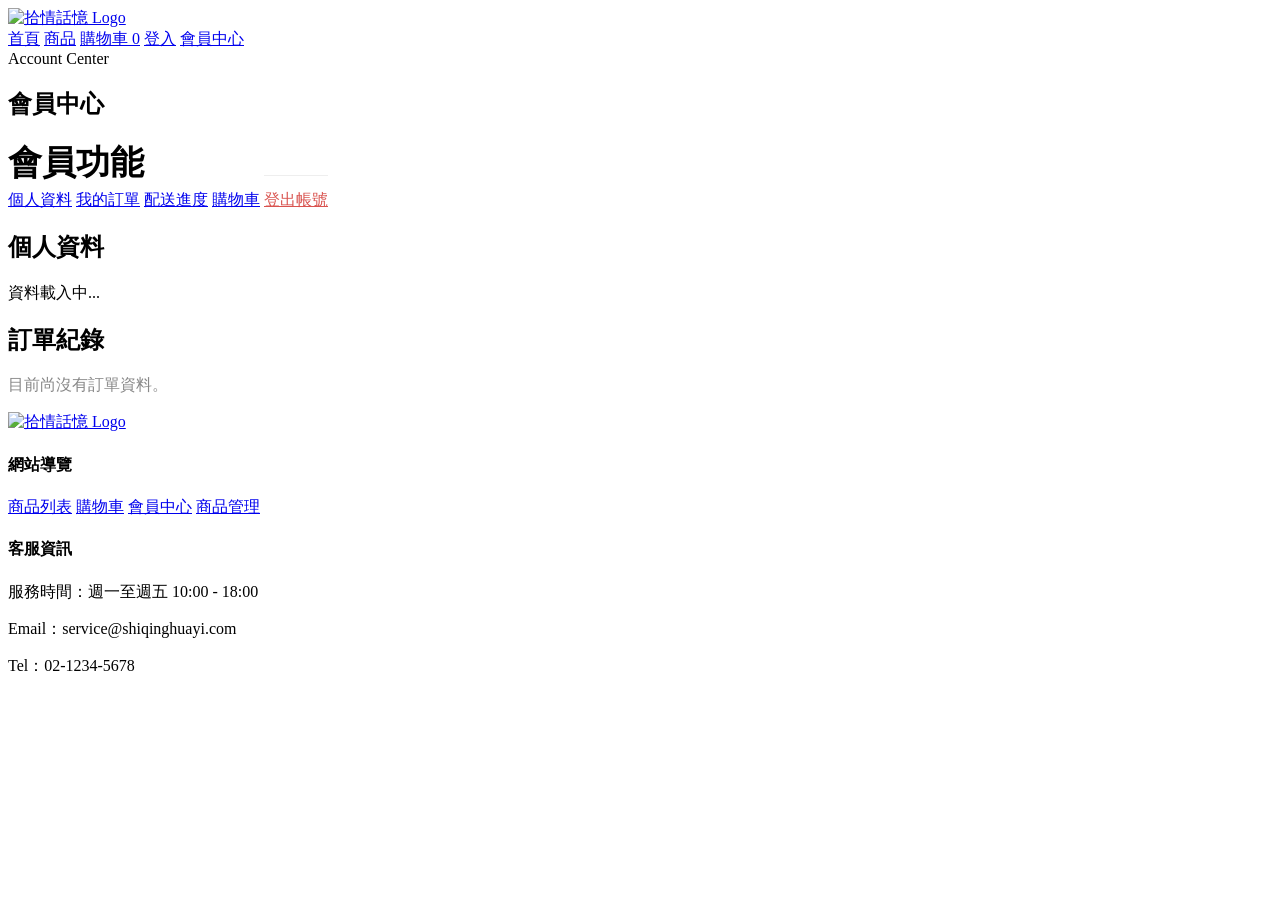
==== account.html @ 704a9674 "Rename client/account.html to account.html" ====
<!DOCTYPE html>
<html lang="zh-Hant">
<head>
  <meta charset="UTF-8" />
  <meta name="viewport" content="width=device-width, initial-scale=1.0" />
  <title>拾情畫憶｜會員中心</title>
  <link rel="icon" href="/assets/images/111.png" />
  <link rel="preconnect" href="https://fonts.googleapis.com">
  <link rel="preconnect" href="https://fonts.gstatic.com" crossorigin>
  <link href="https://fonts.googleapis.com/css2?family=Cormorant+Garamond:wght@500;600;700&family=Noto+Sans+TC:wght@400;500;700;800&display=swap" rel="stylesheet">
  <link rel="stylesheet" href="/css/style.css" />
</head>
<body>
  <header class="site-header">
    <div class="container header-wrap">
      <a class="brand logo-brand" href="/index.html">
        <img src="/assets/images/piyan.png" alt="拾情話憶 Logo">
      </a>
      <nav class="main-nav">
        <a href="/index.html">首頁</a>
        <a href="/products.html">商品</a>
        <a href="/cart.html">購物車 <span id="cart-count" class="cart-badge">0</span></a>
        <a href="/login.html">登入</a>
        <a href="/account.html" class="active">會員中心</a>
      </nav>
    </div>
  </header>

  <main class="section page-top">
    <div class="container">
      <section class="page-hero">
        <span class="eyebrow">Account Center</span>
        <h1>會員中心</h1>
      </section>

      <div class="account-layout">
        <aside class="account-sidebar">
          <h3 style="margin:0 0 4px;font-family:var(--font-display);font-size:34px;color:var(--primary-strong)">會員功能</h3>
          <a class="account-link active" href="#">個人資料</a>
          <a class="account-link" href="#">我的訂單</a>
          <a class="account-link" href="#">配送進度</a>
          <a class="account-link" href="/cart.html">購物車</a>
          <!-- 登出按鈕：預設顯示 -->
          <a class="account-link" href="#" id="logout-btn" style="color: #d9534f; margin-top: 20px; border-top: 1px solid #eee; padding-top: 15px;">登出帳號</a>
        </aside>

        <section class="account-content">
          <div class="panel-card">
            <h2>個人資料</h2>
            <!-- 這裡是動態填入資料的地方 -->
            <div id="member-profile" class="profile-grid">
              <p>資料載入中...</p>
            </div>
          </div>

          <div class="panel-card">
            <h2>訂單紀錄</h2>
            <div id="order-list" class="order-list">
              <p style="color: #888;">目前尚沒有訂單資料。</p>
            </div>
          </div>
        </section>
      </div>
    </div>
  </main>

  <footer class="site-footer">
    <div class="container footer-grid">
      <div>
        <a class="brand logo-brand footer-logo" href="/index.html">
          <img src="/assets/images/piyan2.png" alt="拾情話憶 Logo">
        </a>
      </div>
      <div>
        <h4>網站導覽</h4>
        <a href="/products.html">商品列表</a>
        <a href="/cart.html">購物車</a>
        <a href="/account.html">會員中心</a>
        <a href="/admin.html">商品管理</a>
      </div>
      <div>
        <h4>客服資訊</h4>
        <p>服務時間：週一至週五 10:00 - 18:00</p>
        <p>Email：service@shiqinghuayi.com</p>
        <p>Tel：02-1234-5678</p>
      </div>
    </div>
  </footer>

  <script src="/js/account.js"></script>
</body>
</html>
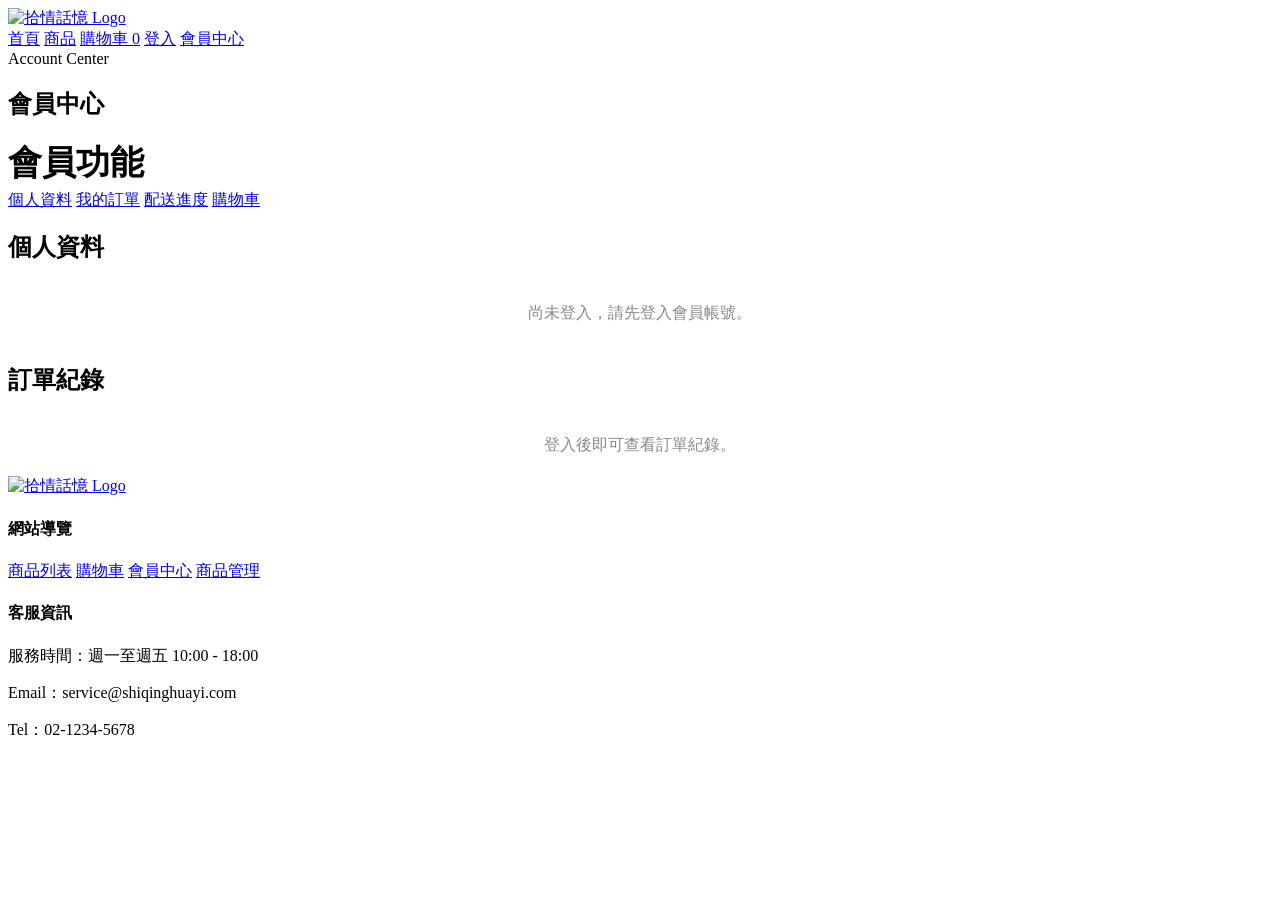
==== commit ccc16a3b: "Update account.html" ====
--- a/account.html
+++ b/account.html
@@ -4,17 +4,17 @@
   <meta charset="UTF-8" />
   <meta name="viewport" content="width=device-width, initial-scale=1.0" />
   <title>拾情畫憶｜會員中心</title>
-  <link rel="icon" href="/assets/images/111.png" />
+  <link rel="icon" href="/client/assets/images/111.png" />
   <link rel="preconnect" href="https://fonts.googleapis.com">
   <link rel="preconnect" href="https://fonts.gstatic.com" crossorigin>
   <link href="https://fonts.googleapis.com/css2?family=Cormorant+Garamond:wght@500;600;700&family=Noto+Sans+TC:wght@400;500;700;800&display=swap" rel="stylesheet">
-  <link rel="stylesheet" href="/css/style.css" />
+  <link rel="stylesheet" href="/client/css/style.css" />
 </head>
 <body>
   <header class="site-header">
     <div class="container header-wrap">
       <a class="brand logo-brand" href="/index.html">
-        <img src="/assets/images/piyan.png" alt="拾情話憶 Logo">
+        <img src="/client/assets/images/piyan.png" alt="拾情話憶 Logo">
       </a>
       <nav class="main-nav">
         <a href="/index.html">首頁</a>
@@ -68,7 +68,7 @@
     <div class="container footer-grid">
       <div>
         <a class="brand logo-brand footer-logo" href="/index.html">
-          <img src="/assets/images/piyan2.png" alt="拾情話憶 Logo">
+          <img src="/client/assets/images/piyan2.png" alt="拾情話憶 Logo">
         </a>
       </div>
       <div>
@@ -87,6 +87,6 @@
     </div>
   </footer>
 
-  <script src="/js/account.js"></script>
+  <script src="/client/js/account.js"></script>
 </body>
 </html>
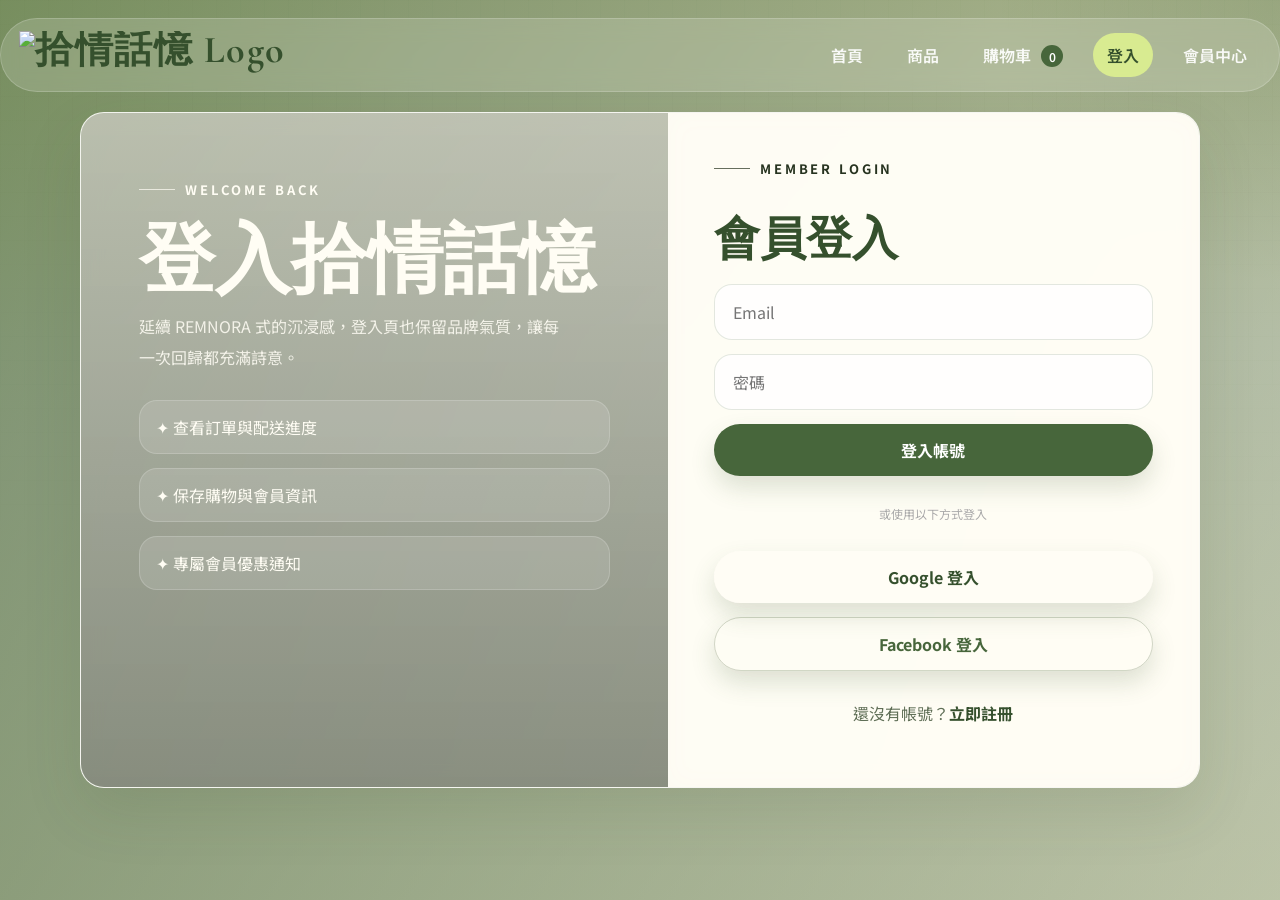
==== commit d31195ad: "Update account.html" ====
--- a/account.html
+++ b/account.html
@@ -4,24 +4,22 @@
   <meta charset="UTF-8" />
   <meta name="viewport" content="width=device-width, initial-scale=1.0" />
   <title>拾情畫憶｜會員中心</title>
-  <link rel="icon" href="/client/assets/images/111.png" />
-  <link rel="preconnect" href="https://fonts.googleapis.com">
-  <link rel="preconnect" href="https://fonts.gstatic.com" crossorigin>
+  <link rel="icon" href="client/assets/images/111.png" />
   <link href="https://fonts.googleapis.com/css2?family=Cormorant+Garamond:wght@500;600;700&family=Noto+Sans+TC:wght@400;500;700;800&display=swap" rel="stylesheet">
-  <link rel="stylesheet" href="/client/css/style.css" />
+  <link rel="stylesheet" href="client/css/style.css" />
 </head>
 <body>
   <header class="site-header">
     <div class="container header-wrap">
-      <a class="brand logo-brand" href="/index.html">
-        <img src="/client/assets/images/piyan.png" alt="拾情話憶 Logo">
+      <a class="brand logo-brand" href="index.html">
+        <img src="client/assets/images/piyan.png" alt="拾情話憶 Logo" height="40">
       </a>
       <nav class="main-nav">
-        <a href="/index.html">首頁</a>
-        <a href="/products.html">商品</a>
-        <a href="/cart.html">購物車 <span id="cart-count" class="cart-badge">0</span></a>
-        <a href="/login.html">登入</a>
-        <a href="/account.html" class="active">會員中心</a>
+        <a href="index.html">首頁</a>
+        <a href="products.html">商品</a>
+        <a href="cart.html">購物車 <span id="cart-count" class="cart-badge">0</span></a>
+        <a href="login.html" class="nav-auth-btn">登入</a>
+        <a href="account.html" class="active">會員中心</a>
       </nav>
     </div>
   </header>
@@ -38,16 +36,13 @@
           <h3 style="margin:0 0 4px;font-family:var(--font-display);font-size:34px;color:var(--primary-strong)">會員功能</h3>
           <a class="account-link active" href="#">個人資料</a>
           <a class="account-link" href="#">我的訂單</a>
-          <a class="account-link" href="#">配送進度</a>
-          <a class="account-link" href="/cart.html">購物車</a>
-          <!-- 登出按鈕：預設顯示 -->
-          <a class="account-link" href="#" id="logout-btn" style="color: #d9534f; margin-top: 20px; border-top: 1px solid #eee; padding-top: 15px;">登出帳號</a>
+          <a class="account-link" href="cart.html">購物車</a>
+          <a class="account-link" href="#" id="sidebar-logout-btn" style="color: #d9534f; margin-top: 20px; border-top: 1px solid #eee; padding-top: 15px;">登出帳號</a>
         </aside>
 
         <section class="account-content">
           <div class="panel-card">
             <h2>個人資料</h2>
-            <!-- 這裡是動態填入資料的地方 -->
             <div id="member-profile" class="profile-grid">
               <p>資料載入中...</p>
             </div>
@@ -67,26 +62,19 @@
   <footer class="site-footer">
     <div class="container footer-grid">
       <div>
-        <a class="brand logo-brand footer-logo" href="/index.html">
-          <img src="/client/assets/images/piyan2.png" alt="拾情話憶 Logo">
+        <a class="brand logo-brand footer-logo" href="index.html">
+          <img src="client/assets/images/piyan2.png" alt="拾情話憶 Logo">
         </a>
       </div>
       <div>
         <h4>網站導覽</h4>
-        <a href="/products.html">商品列表</a>
-        <a href="/cart.html">購物車</a>
-        <a href="/account.html">會員中心</a>
-        <a href="/admin.html">商品管理</a>
-      </div>
-      <div>
-        <h4>客服資訊</h4>
-        <p>服務時間：週一至週五 10:00 - 18:00</p>
-        <p>Email：service@shiqinghuayi.com</p>
-        <p>Tel：02-1234-5678</p>
+        <a href="products.html">商品列表</a>
+        <a href="cart.html">購物車</a>
+        <a href="account.html">會員中心</a>
       </div>
     </div>
   </footer>
 
-  <script src="/client/js/account.js"></script>
+  <script src="client/js/account.js"></script>
 </body>
 </html>
--- a/client/css/style.css
+++ b/client/css/style.css
@@ -0,0 +1,1412 @@
+
+:root{
+  --background:#fcf5d2;
+  --background-soft:#fff9e8;
+  --surface:rgba(255,255,255,.62);
+  --surface-strong:#fffdf5;
+  --foreground:#26331f;
+  --muted:#5f6f56;
+  --primary:#47663b;
+  --primary-strong:#35502d;
+  --accent:#e4f98f;
+  --accent-2:#d7f1a7;
+  --border:rgba(71,102,59,.14);
+  --shadow:0 24px 60px rgba(54,77,42,.12);
+  --radius:24px;
+  --radius-lg:34px;
+  --font-sans:"Noto Sans TC", system-ui, sans-serif;
+  --font-display:"Cormorant Garamond", "Noto Serif TC", serif;
+}
+*{box-sizing:border-box}
+html{scroll-behavior:smooth}
+body{
+  margin:0;
+  font-family:var(--font-sans);
+  color:var(--foreground);
+  background:
+    radial-gradient(circle at top left, rgba(228,249,143,.35), transparent 28%),
+    radial-gradient(circle at top right, rgba(71,102,59,.18), transparent 18%),
+    linear-gradient(180deg,#fcf5d2 0%, #fffaf0 38%, #f8f3df 100%);
+  min-height:100vh;
+}
+body::before{
+  content:"";
+  position:fixed; inset:0;
+  pointer-events:none;
+  background-image:linear-gradient(rgba(71,102,59,.03) 1px, transparent 1px), linear-gradient(90deg, rgba(71,102,59,.03) 1px, transparent 1px);
+  background-size:24px 24px;
+  mask-image:linear-gradient(to bottom, rgba(0,0,0,.55), transparent 65%);
+}
+a{text-decoration:none;color:inherit}
+img{display:block;max-width:100%}
+button,input,select,textarea{font:inherit}
+.container {
+  width: 100%;
+  max-width: none;     /* ❌ 移除寬度限制 */
+  margin: 0;           /* ❌ 移除置中 */
+  padding: 0 60px;     /* ✅ 自己控制左右留白 */
+}
+.site-header{
+  position:sticky; top:0; z-index:50;
+  padding:14px 0;
+  background:linear-gradient(to bottom, rgba(252,245,210,.82), rgba(252,245,210,.42), transparent);
+  backdrop-filter:blur(10px);
+}
+.header-wrap{
+  min-height:72px;
+  padding:12px 18px;
+  display:flex; justify-content:space-between; align-items:center; gap:16px;
+  background:rgba(255,253,245,.65);
+  border:1px solid rgba(255,255,255,.55);
+  box-shadow:var(--shadow);
+  border-radius:999px;
+}
+.brand{
+  font-family:var(--font-display);
+  font-size:38px; font-weight:700; line-height:1;
+  color:var(--primary-strong); letter-spacing:.04em;
+}
+.main-nav{display:flex;align-items:center;gap:16px;flex-wrap:wrap}
+.main-nav a{
+  color:var(--muted); font-weight:600;
+  padding:10px 14px; border-radius:999px; transition:.22s ease;
+}
+.main-nav a:hover,.main-nav a.active{
+  background:rgba(228,249,143,.72); color:var(--primary-strong)
+}
+.cart-badge{
+  display:inline-flex;align-items:center;justify-content:center;
+  min-width:22px;height:22px;padding:0 6px;margin-left:6px;
+  border-radius:999px;background:var(--primary);color:#fff;font-size:12px
+}
+
+.hero-shell{
+  position:relative;
+  padding:26px 0 34px;
+}
+
+.hero-panel{
+  position:relative;
+  overflow:hidden;
+  border-radius:40px;
+  min-height:680px;
+  box-shadow:var(--shadow);
+  background:
+    linear-gradient(110deg, rgba(22,34,17,.68) 0%, rgba(22,34,17,.30) 44%, rgba(22,34,17,.08) 76%),
+    url('https://images.unsplash.com/photo-1495474472287-4d71bcdd2085?auto=format&fit=crop&w=1600&q=80') center/cover no-repeat;
+}
+
+/* ===== Hero 影片版 ===== */
+.hero-header{
+  position:absolute;
+  top:0;
+  left:0;
+  width:100%;
+  z-index:60;
+  padding:18px 0;
+  background:transparent;
+  backdrop-filter:none;
+}
+
+.hero-header .header-wrap{
+  min-height:72px;
+  padding:12px 18px;
+  display:flex;
+  justify-content:space-between;
+  align-items:center;
+  gap:16px;
+  background:rgba(255,253,245,.16);
+  border:1px solid rgba(255,255,255,.18);
+  box-shadow:none;
+  border-radius:999px;
+  backdrop-filter:blur(10px);
+}
+
+.hero-header .main-nav a{
+  color:rgba(255,255,255,.92);
+  font-weight:600;
+}
+
+.hero-header .main-nav a:hover,
+.hero-header .main-nav a.active{
+  background:rgba(228,249,143,.78);
+  color:var(--primary-strong);
+}
+
+.hero-video-section{
+  position:relative;
+  min-height:100vh;
+  display:flex;
+  align-items:center;
+  overflow:hidden;
+}
+
+.hero-media{
+  position:absolute;
+  inset:0;
+  width:100%;
+  height:100%;
+}
+
+.hero-video{
+  width:100%;
+  height:100%;
+  object-fit:cover;
+  object-position:center center;
+  display:block;
+}
+
+.hero-overlay{
+  position:absolute;
+  inset:0;
+  background:
+    linear-gradient(90deg, rgba(20,28,18,.72) 0%, rgba(20,28,18,.46) 34%, rgba(20,28,18,.18) 68%, rgba(20,28,18,.08) 100%),
+    linear-gradient(180deg, rgba(252,245,210,.06), rgba(20,28,18,.24));
+}
+
+.hero-inner{
+  position:relative;
+  z-index:2;
+  width:100%;
+  min-height:100vh;
+  display:flex;
+  align-items:center;
+}
+
+.hero-content{
+  position:relative;
+  z-index:2;
+  width:min(760px, 100%);
+  max-width:760px;
+  padding:140px 0 90px 100px;
+  margin:0;
+  transform:none;
+  color:#fffcef;
+}
+
+.hero-content .eyebrow{
+  color:#d8ee9a;
+}
+
+.eyebrow,
+.section-label{
+  display:inline-flex;
+  align-items:center;
+  gap:10px;
+  margin-bottom:16px;
+  font-size:13px;
+  letter-spacing:.22em;
+  text-transform:uppercase;
+  font-weight:700;
+}
+
+.eyebrow::before,
+.section-label::before{
+  content:"";
+  display:block;
+  width:36px;
+  height:1px;
+  background:currentColor;
+  opacity:.7;
+}
+
+.hero-content h1{
+  font-family:var(--font-display);
+  font-size:clamp(72px, 10vw, 148px);
+  line-height:.9;
+  margin:0 0 20px;
+  font-weight:700;
+  color:#fffcef;
+}
+
+.hero-content p{
+  max-width:620px;
+  color:rgba(255,252,239,.9);
+  line-height:1.9;
+  font-size:18px;
+  margin:0 0 30px;
+}
+
+.hero-actions{
+  display:flex;
+  gap:14px;
+  flex-wrap:wrap;
+}
+
+.hero-video-section .btn{
+  padding:15px 26px;
+  border-radius:999px;
+}
+
+.hero-video-section .btn-light{
+  background:rgba(255,253,245,.86);
+  color:var(--primary-strong);
+}
+
+/* ===== 一般區塊 ===== */
+.section{padding:68px 0}
+.section.soft{background:linear-gradient(180deg, rgba(255,255,255,.18), rgba(255,255,255,.38))}
+
+.section-head,
+.page-header,
+.panel-head{
+  display:flex;
+  justify-content:space-between;
+  align-items:end;
+  gap:20px;
+  margin-bottom:26px;
+}
+
+.section-head h2,
+.page-header h1,
+.panel-card h1,
+.panel-card h2{
+  margin:0;
+  font-family:var(--font-display);
+  font-size:48px;
+  line-height:1;
+  color:var(--primary-strong);
+  font-weight:700;
+}
+
+.muted{color:var(--muted); line-height:1.8}
+.text-link{color:var(--primary); font-weight:700}
+
+.two-col{
+  display:grid;
+  grid-template-columns:1.05fr .95fr;
+  gap:26px;
+}
+
+.glass-card,
+.info-card,
+.promise-box,
+.panel-card,
+.summary-card,
+.account-sidebar,
+.product-card,
+.cart-item,
+.detail-card,
+.auth-card,
+.feature-card,
+.story-stat{
+  border-radius:var(--radius);
+  background:rgba(255,253,245,.74);
+  backdrop-filter:blur(10px);
+  border:1px solid rgba(255,255,255,.62);
+  box-shadow:var(--shadow);
+}
+
+.info-card,
+.promise-box,
+.panel-card,
+.summary-card,
+.account-sidebar,
+.feature-card,
+.story-stat{
+  padding:24px;
+}
+
+.story-stack{display:grid; gap:18px}
+/* .story-grid{
+  display:grid;
+  grid-template-columns:repeat(4,1fr);
+  gap:18px;
+  margin-top:26px;
+} */
+
+.story-grid {
+  display: grid;
+  grid-template-columns: repeat(4, 1fr); /* 確保橫向四格 */
+  gap: 18px;
+  margin-top: 26px;
+}
+
+/* 針對 grid 裡面的每一個直接子元素（即那四個格子） */
+.story-grid > div {
+  display: flex;
+  flex-direction: column;
+  justify-content: center; /* 垂直置中 */
+  align-items: center;     /* 水平置中 */
+  text-align: center;      /* 文字內容置中 */
+  
+  /* 如果你的格子有固定高度或最小高度，請加在這裡 */
+       
+  
+  /* 確保背景與圓角維持原樣 */
+  background-color: #fdfaf2; /* 這是參考你圖片的米白色 */
+  border-radius: 15px;
+}
+
+.story-stat strong{
+  display:block;
+  font-size:34px;
+  font-family:var(--font-display);
+  color:var(--primary-strong);
+}
+
+.story-stat span{color:var(--muted)}
+
+.feature-grid,
+.promise-grid,
+.footer-grid,
+.checkout-layout,
+.account-layout,
+.cart-layout,
+.admin-layout{
+  display:grid;
+  gap:24px;
+}
+
+.feature-grid{grid-template-columns:repeat(3,1fr)}
+.feature-card h3{margin:0 0 10px; font-size:22px; color:var(--primary-strong)}
+.promise-grid{grid-template-columns:repeat(3,1fr)}
+.promise-box strong{font-size:18px; color:var(--primary-strong)}
+.promise-box span{color:var(--muted)}
+
+.product-grid{
+  display:grid;
+  grid-template-columns:repeat(3,minmax(0,1fr));
+  gap:22px;
+}
+
+.product-card{overflow:hidden}
+
+.product-media{
+  position:relative;
+  height:280px;
+  overflow:hidden;
+  background:linear-gradient(180deg, rgba(228,249,143,.35), rgba(71,102,59,.14));
+}
+
+.product-media img{
+  width:100%;
+  height:100%;
+  object-fit:cover;
+  transition:transform .5s ease;
+}
+
+.product-card:hover .product-media img{transform:scale(1.04)}
+
+.product-tag{
+  position:absolute;
+  left:18px;
+  top:18px;
+  padding:9px 14px;
+  border-radius:999px;
+  font-size:12px;
+  font-weight:700;
+  background:rgba(255,253,245,.9);
+  color:var(--primary-strong);
+}
+
+.product-body{padding:22px}
+
+.product-title-row{
+  display:flex;
+  justify-content:space-between;
+  gap:12px;
+  align-items:start;
+  margin-bottom:10px;
+}
+
+.product-title{
+  font-size:24px;
+  font-weight:700;
+  color:var(--primary-strong);
+}
+
+.price{
+  color:var(--primary);
+  font-weight:800;
+  font-size:18px;
+}
+
+.product-meta{
+  margin-bottom:12px;
+  color:var(--muted);
+  font-size:14px;
+}
+
+.product-actions{
+  display:flex;
+  gap:10px;
+  flex-wrap:wrap;
+  margin-top:18px;
+}
+
+.btn{
+  appearance:none;
+  border:none;
+  cursor:pointer;
+  display:inline-flex;
+  align-items:center;
+  justify-content:center;
+  padding:14px 22px;
+  border-radius:999px;
+  font-weight:700;
+  background:var(--primary);
+  color:white;
+  box-shadow:0 12px 25px rgba(71,102,59,.18);
+  transition:.24s ease;
+}
+
+.btn:hover{
+  transform:translateY(-2px);
+  background:var(--primary-strong);
+}
+
+.btn-light{
+  background:rgba(255,253,245,.78);
+  color:var(--primary-strong);
+}
+
+.btn-outline{
+  background:transparent;
+  color:var(--primary);
+  border:1px solid rgba(71,102,59,.25);
+}
+
+.full{width:100%}
+
+.input{
+  width:100%;
+  padding:15px 18px;
+  border-radius:18px;
+  border:1px solid rgba(71,102,59,.15);
+  background:rgba(255,255,255,.82);
+  outline:none;
+}
+
+.input:focus{
+  border-color:rgba(71,102,59,.34);
+  box-shadow:0 0 0 4px rgba(228,249,143,.32);
+}
+
+.textarea{min-height:130px; resize:vertical}
+.filter-bar{display:grid; grid-template-columns:1.6fr 1fr 1fr; gap:12px; margin-bottom:24px}
+.page-top{padding-top:30px}
+
+.page-hero{
+  margin-bottom:28px;
+  padding:38px;
+  border-radius:32px;
+  background:
+    linear-gradient(120deg, rgba(71,102,59,.90), rgba(71,102,59,.58)),
+    url('https://images.unsplash.com/photo-1509042239860-f550ce710b93?auto=format&fit=crop&w=1400&q=80') center/cover no-repeat;
+  color:#fffdf4;
+  box-shadow:var(--shadow);
+}
+
+.page-hero h1{
+  margin:0 0 12px;
+  font-family:var(--font-display);
+  font-size:62px;
+  line-height:.95;
+}
+
+.page-hero p{
+  margin:0;
+  max-width:620px;
+  color:rgba(255,253,244,.85);
+  line-height:1.9;
+}
+
+.detail-layout{min-height:420px}
+
+.detail-card{
+  padding:24px;
+  display:grid;
+  grid-template-columns:1.02fr .98fr;
+  gap:28px;
+}
+
+.detail-image{
+  border-radius:28px;
+  overflow:hidden;
+  background:#f2edd7;
+}
+
+.detail-image img{
+  width:100%;
+  height:100%;
+  min-height:580px;
+  object-fit:cover;
+}
+
+.detail-info h1{
+  margin:4px 0 10px;
+  font-size:54px;
+  font-family:var(--font-display);
+  line-height:.96;
+  color:var(--primary-strong);
+}
+
+.qty-row{
+  display:flex;
+  align-items:center;
+  gap:12px;
+  margin:20px 0;
+}
+
+.qty-box{
+  display:inline-flex;
+  align-items:center;
+  border:1px solid rgba(71,102,59,.16);
+  border-radius:999px;
+  overflow:hidden;
+  background:rgba(255,255,255,.78);
+}
+
+.qty-box button{
+  width:46px;
+  height:46px;
+  border:none;
+  background:transparent;
+  cursor:pointer;
+  font-size:20px;
+  color:var(--primary);
+}
+
+.qty-box input{
+  width:58px;
+  height:46px;
+  border:none;
+  background:transparent;
+  text-align:center;
+}
+
+.detail-highlights{
+  display:grid;
+  gap:12px;
+  margin-top:22px;
+}
+
+.detail-highlights div{
+  display:flex;
+  justify-content:space-between;
+  gap:12px;
+  padding:14px 16px;
+  border-radius:18px;
+  background:rgba(228,249,143,.18);
+  color:var(--primary-strong);
+}
+
+.cart-layout{
+  grid-template-columns:1.45fr .8fr;
+  align-items:start;
+}
+
+.cart-list{display:grid; gap:16px}
+
+.cart-item{
+  padding:18px;
+  display:grid;
+  grid-template-columns:130px 1fr auto;
+  gap:16px;
+  align-items:center;
+}
+
+.cart-item img{
+  width:130px;
+  height:130px;
+  object-fit:cover;
+  border-radius:22px;
+}
+
+.summary-card{
+  padding:26px;
+  position:sticky;
+  top:106px;
+}
+
+.summary-line,
+.summary-total{
+  display:flex;
+  justify-content:space-between;
+  gap:12px;
+}
+
+.summary-total{
+  font-size:22px;
+  font-weight:800;
+  color:var(--primary-strong);
+}
+
+.divider{
+  border:none;
+  border-top:1px solid rgba(71,102,59,.12);
+  margin:18px 0;
+}
+
+.checkout-layout{
+  grid-template-columns:1.28fr .82fr;
+  align-items:start;
+  display: grid;
+  grid-template-columns: 1.28fr .82fr; /* 維持你原本的比例 */
+  gap: 24px;
+  align-items: stretch; /* 關鍵：讓左右子元素等高 */
+}
+
+.form-grid{
+  display:grid;
+  grid-template-columns:1fr 1fr;
+  gap:14px;
+}
+
+.auth-layout{
+  min-height:100vh;
+  background:
+    linear-gradient(120deg, rgba(71,102,59,.72), rgba(71,102,59,.34)),
+    url('https://images.unsplash.com/photo-1445116572660-236099ec97a0?auto=format&fit=crop&w=1600&q=80') center/cover no-repeat;
+  display:grid;
+  place-items:center;
+  padding:28px;
+}
+
+.auth-card{
+  width:min(1120px, 100%);
+  display:grid;
+  grid-template-columns:1.05fr .95fr;
+  overflow:hidden;
+}
+
+.auth-side{
+  padding:58px;
+  color:#fffdf4;
+  background:linear-gradient(180deg, rgba(24,34,19,.18), rgba(24,34,19,.45));
+}
+
+.auth-side h1{
+  font-family:var(--font-display);
+  font-size:76px;
+  line-height:.9;
+  margin:12px 0;
+}
+
+.auth-side p{
+  max-width:420px;
+  color:rgba(255,253,244,.86);
+  line-height:1.9;
+}
+
+.auth-panel{
+  padding:46px;
+  background:rgba(255,253,245,.88);
+  backdrop-filter:blur(12px);
+}
+
+.auth-form{display:grid; gap:14px}
+.form-tip{color:var(--muted); text-align:center}
+.form-tip a{color:var(--primary-strong); font-weight:700}
+
+.auth-benefits{
+  display:grid;
+  gap:14px;
+  margin-top:28px;
+}
+
+.auth-benefits div{
+  padding:14px 16px;
+  border-radius:18px;
+  background:rgba(255,255,255,.12);
+  border:1px solid rgba(255,255,255,.18);
+}
+
+.account-layout{
+  grid-template-columns:280px 1fr;
+  align-items:start;
+}
+
+.account-sidebar{
+  display:grid;
+  gap:10px;
+  position:sticky;
+  top:106px;
+}
+
+.account-link{
+  padding:13px 14px;
+  border-radius:16px;
+  color:var(--muted);
+  font-weight:600;
+}
+
+.account-link.active,
+.account-link:hover{
+  background:rgba(228,249,143,.55);
+  color:var(--primary-strong);
+}
+
+.account-content{display:grid; gap:22px}
+
+.profile-grid{
+  display:grid;
+  grid-template-columns:repeat(2,1fr);
+  gap:14px;
+}
+
+.profile-item,
+.order-card{
+  padding:18px;
+  border-radius:18px;
+  border:1px solid rgba(71,102,59,.12);
+  background:rgba(255,255,255,.72);
+}
+
+.order-list{display:grid; gap:14px}
+
+.status-pill{
+  display:inline-flex;
+  padding:8px 12px;
+  border-radius:999px;
+  background:rgba(228,249,143,.6);
+  color:var(--primary-strong);
+  font-size:12px;
+  font-weight:700;
+}
+
+.admin-layout{
+  grid-template-columns:1fr;
+  gap:24px;
+}
+
+.table-like{display:grid; gap:14px}
+
+.site-footer{
+  margin-top:42px;
+  padding:38px 0 46px;
+  background:linear-gradient(180deg, rgba(38,51,31,.96), rgba(33,45,26,.98));
+  color:rgba(255,255,255,.84);
+}
+
+.footer-grid{grid-template-columns:1.25fr .85fr 1fr}
+
+.site-footer h3,
+.site-footer h4{
+  color:white;
+  margin:0 0 10px;
+}
+
+.site-footer a,
+.site-footer p{
+  display:block;
+  margin:8px 0;
+}
+
+.empty-state{
+  padding:28px;
+  border-radius:22px;
+  text-align:center;
+  color:var(--muted);
+  background:rgba(255,255,255,.72);
+  border:1px dashed rgba(71,102,59,.2);
+}
+
+.mini-note{
+  margin-top:16px;
+  padding:14px 16px;
+  border-radius:18px;
+  background:rgba(228,249,143,.34);
+  color:var(--primary-strong);
+}
+
+.dark-note{
+  background:linear-gradient(135deg, #243525 0%, #304932 100%);
+  color:#f6f1e8;
+}
+
+.dark-note *{
+  color:inherit;
+}
+
+.logo-brand{
+  display:flex;
+  align-items:center;
+  justify-content:flex-start;
+  flex-shrink:0;
+  margin-right:auto;
+}
+
+.logo-brand img{
+  height:48px;
+  width:auto;
+  object-fit:contain;
+  display:block;
+}
+
+.header-wrap{
+  display:flex;
+  justify-content:space-between;
+  align-items:center;
+  gap:20px;
+}
+
+.main-nav{
+  margin-left:auto;
+}
+
+/* ===== 平板 ===== */
+@media (max-width: 1024px){
+  .container{
+    width:100%;
+    max-width:none;
+    padding:0 24px;
+  }
+
+  .two-col,
+  .story-grid,
+  .feature-grid,
+  .promise-grid,
+  .product-grid,
+  .detail-card,
+  .cart-layout,
+  .checkout-layout,
+  .account-layout,
+  .footer-grid,
+  .auth-card{
+    grid-template-columns:1fr;
+  }
+
+  .filter-bar,
+  .form-grid,
+  .profile-grid{
+    grid-template-columns:1fr;
+  }
+
+  .summary-card,
+  .account-sidebar{
+    position:static;
+  }
+
+  .cart-item{
+    grid-template-columns:1fr;
+  }
+
+  .cart-item img{
+    width:100%;
+    max-width:260px;
+    height:auto;
+  }
+
+  .detail-image img{
+    min-height:380px;
+  }
+
+  .hero-video-section{
+    min-height:86vh;
+  }
+
+  .hero-content{
+    width:min(680px, 100%);
+    max-width:680px;
+    padding:120px 0 70px 40px;
+  }
+
+  .hero-content h1{
+    font-size:76px;
+  }
+
+  .page-hero h1,
+  .detail-info h1,
+  .section-head h2,
+  .page-header h1,
+  .panel-card h1,
+  .panel-card h2{
+    font-size:42px;
+  }
+}
+
+/* ===== 手機 ===== */
+@media (max-width: 768px){
+  .container{
+    padding:0 20px;
+  }
+
+  .site-header,
+  .hero-header{
+    padding:12px 0;
+  }
+
+  .header-wrap,
+  .hero-header .header-wrap{
+    flex-direction:column;
+    align-items:flex-start;
+    gap:12px;
+    border-radius:24px;
+    padding:14px 16px;
+  }
+
+  .main-nav{
+    width:100%;
+    display:flex;
+    flex-wrap:wrap;
+    gap:10px;
+    margin-left:0;
+  }
+
+  .main-nav a{
+    padding:10px 12px;
+    font-size:14px;
+  }
+
+  .logo-brand img,
+  .brand img{
+    height:36px;
+    width:auto;
+  }
+
+  .hero-video-section{
+    min-height:100svh;
+    align-items:center;
+  }
+
+  .hero-inner{
+    display:flex;
+    align-items:center;
+    min-height:100svh;
+  }
+
+  .hero-content{
+    width:100%;
+    max-width:100%;
+    padding:140px 24px 40px 24px;
+    margin:0;
+    text-align:center;
+  }
+
+  .hero-content .eyebrow{
+    justify-content:center;
+    margin-bottom:14px;
+    font-size:11px;
+    letter-spacing:.14em;
+  }
+
+  .hero-content h1{
+    font-size:56px;
+    line-height:.95;
+    margin-bottom:16px;
+  }
+
+  .hero-content p{
+    max-width:100%;
+    margin:0 auto 24px;
+    font-size:16px;
+    line-height:1.75;
+  }
+
+  .hero-actions{
+    width:100%;
+    display:flex;
+    flex-direction:column;
+    gap:14px;
+    align-items:stretch;
+  }
+
+  .hero-actions .btn,
+  .hero-actions .btn-light{
+    width:100%;
+    min-height:56px;
+  }
+
+  .section{
+    padding:48px 0;
+  }
+
+  .glass-card,
+  .info-card,
+  .promise-box,
+  .panel-card,
+  .summary-card,
+  .account-sidebar,
+  .product-card,
+  .cart-item,
+  .detail-card,
+  .auth-card,
+  .feature-card,
+  .story-stat{
+    border-radius:20px;
+  }
+
+  .product-grid{
+    grid-template-columns:1fr 1fr;
+    gap:16px;
+  }
+
+  .product-media,
+  .product-thumb{
+    height:220px;
+  }
+
+  .product-body{
+    padding:16px;
+  }
+
+  .product-title{
+    font-size:20px;
+  }
+
+  .detail-card{
+    padding:18px;
+    gap:18px;
+  }
+
+  .detail-info h1{
+    font-size:38px;
+  }
+
+  .qty-row{
+    flex-wrap:wrap;
+  }
+
+  .auth-layout{
+    padding:18px;
+  }
+
+  .auth-side,
+  .auth-panel{
+    padding:28px;
+  }
+
+  .auth-side h1{
+    font-size:50px;
+  }
+
+  .account-link{
+    padding:12px;
+  }
+
+  .site-footer{
+    padding:32px 0 38px;
+  }
+}
+
+/* ===== 小手機 ===== */
+@media (max-width: 480px){
+  .container{
+    padding:0 16px;
+  }
+
+  .header-wrap,
+  .hero-header .header-wrap{
+    padding:12px 14px;
+    border-radius:20px;
+  }
+
+  .main-nav{
+    gap:8px;
+  }
+
+  .main-nav a{
+    font-size:13px;
+    padding:8px 10px;
+  }
+
+  .logo-brand img,
+  .brand img{
+    height:32px;
+  }
+
+  .hero-video{
+    object-position:center center;
+  }
+
+  .hero-video-section{
+    min-height:100svh;
+  }
+
+  .hero-content{
+    padding:132px 20px 34px 20px;
+  }
+
+  .hero-content h1{
+    font-size:44px;
+    line-height:1;
+  }
+
+  .hero-content p{
+    font-size:15px;
+    line-height:1.7;
+  }
+
+  .hero-content .eyebrow,
+  .section-label{
+    font-size:10px;
+    letter-spacing:.12em;
+  }
+
+  .section-head h2,
+  .page-header h1,
+  .panel-card h1,
+  .panel-card h2,
+  .detail-info h1,
+  .page-hero h1{
+    font-size:32px;
+    line-height:1.05;
+  }
+
+  .product-grid{
+    grid-template-columns:1fr;
+  }
+
+  .product-media,
+  .product-thumb{
+    height:240px;
+  }
+
+  .product-title-row{
+    flex-direction:column;
+    align-items:flex-start;
+  }
+
+  .product-actions{
+    flex-direction:column;
+  }
+
+  .product-actions .btn{
+    width:100%;
+  }
+
+  .detail-card{
+    padding:16px;
+  }
+
+  .detail-image img{
+    min-height:280px;
+  }
+
+  .cart-item{
+    padding:16px;
+  }
+
+  .summary-card,
+  .panel-card,
+  .account-sidebar{
+    padding:18px;
+  }
+
+  .promise-box,
+  .info-card,
+  .feature-card,
+  .story-stat{
+    padding:18px;
+  }
+
+  .site-footer{
+    padding:28px 0 34px;
+  }
+}
+
+/* ===== 手機橫放 ===== */
+@media (max-width: 932px) and (orientation: landscape){
+  .hero-video-section{
+    min-height:120vh;
+  }
+
+  .hero-content{
+    padding-top:120px;
+    padding-bottom:50px;
+    width:min(760px, 100%);
+  }
+
+  .hero-content h1{
+    font-size:54px;
+  }
+
+  .hero-content p{
+    font-size:15px;
+  }
+
+  .header-wrap,
+  .hero-header .header-wrap{
+    flex-direction:row;
+    align-items:center;
+  }
+
+  .main-nav{
+    width:auto;
+    margin-left:auto;
+  }
+}
+
+.brand-story-card{
+  padding:32px;
+}
+
+.brand-story-title{
+  font-family:var(--font-display);
+  font-size:58px;
+  line-height:.95;
+  margin:0 0 16px;
+  color:var(--primary-strong);
+}
+
+.footer-logo{
+  margin-bottom:12px;
+}
+
+.footer-logo img{
+  height:42px;
+}
+
+@media (max-width: 768px){
+  .brand-story-title{
+    font-size:42px;
+    line-height:1.02;
+  }
+}
+
+@media (max-width: 480px){
+  .brand-story-title{
+    font-size:34px;
+  }
+
+  .footer-logo img{
+    height:34px;
+  }
+}
+/* ===== 結帳頁面佈局優化 (直接覆蓋原有的相關設定) ===== */
+
+.checkout-layout {
+  display: grid;
+  grid-template-columns: 1.28fr 0.82fr;
+  gap: 24px;
+  align-items: stretch; /* 關鍵：確保左右方框等高 */
+  margin-bottom: 40px;
+}
+
+/* 左側收件資訊方框內部的 select 修正 */
+.checkout-layout #checkout-form select.input.full {
+  width: 100%;
+  margin-bottom: 20px;
+  display: block;
+  appearance: none; /* 移除原生樣式以符合設計 */
+  background-image: url("data:image/svg+xml,%3Csvg xmlns='http://www.w3.org/2000/svg' width='24' height='24' viewBox='0 0 24 24' fill='none' stroke='%2347663b' stroke-width='2' stroke-linecap='round' stroke-linejoin='round'%3E%3Cpath d='m6 9 6 6 6-6'/%3E%3C/svg%3E");
+  background-repeat: no-repeat;
+  background-position: right 15px center;
+  background-size: 18px;
+}
+
+/* 右側訂單摘要方框優化 */
+.summary-card {
+  padding: 26px;
+  display: flex;
+  flex-direction: column; /* 讓內部元素垂直排列 */
+  height: 100%;           /* 填滿父層高度 */
+  position: sticky;
+  top: 106px;
+}
+
+/* 讓總計下方的容器撐開，推動按鈕向下 */
+#checkout-total {
+  flex-grow: 1; 
+  display: flex;
+  flex-direction: column;
+  justify-content: flex-start;
+}
+
+/* 送出訂單按鈕 - 固定於右側方框底部 */
+.checkout-layout .summary-card .btn.full {
+  margin-top: auto; /* 自動將按鈕推至容器底部 */
+  background-color: var(--primary);
+  color: white;
+  padding: 16px;
+  border-radius: 999px;
+  font-size: 18px;
+  width: 100%;
+  border: none;
+  cursor: pointer;
+  transition: all 0.3s ease;
+  box-shadow: 0 8px 20px rgba(71,102,59,0.2);
+}
+
+.checkout-layout .summary-card .btn.full:hover {
+  background-color: var(--primary-strong);
+  transform: translateY(-2px);
+  box-shadow: var(--shadow);
+}
+
+/* ===== 響應式修正 (平板與手機) ===== */
+@media (max-width: 1024px) {
+  .checkout-layout {
+    grid-template-columns: 1fr; /* 手機版改為單欄排列 */
+    align-items: flex-start;
+  }
+  
+  .summary-card {
+    position: static;
+    height: auto;
+    min-height: auto;
+  }
+
+  .checkout-layout .summary-card .btn.full {
+    margin-top: 24px; /* 手機版不置底，維持固定間距 */
+  }
+}
+
+/* 讓容器維持比例，並隱藏溢出 */
+.carousel-container {
+  position: relative;
+  width: 100%; /* 改為 100% 才能滿版 */
+  max-width: 1000px; /* 或者你希望的最大寬度 */
+  margin: 30px auto;
+  overflow: hidden;
+  border-radius: 20px;
+}
+
+.carousel-slide {
+  display: flex;
+  width: 100%;
+  transition: transform 0.6s cubic-bezier(0.25, 1, 0.5, 1); /* 絲滑的切換感 */
+}
+
+.carousel-slide img {
+  width: 100%;
+  flex-shrink: 0;
+  aspect-ratio: 3 / 2; /* 根據你的照片比例調整，例如 16/9 或 3/2 */
+  object-fit: cover;   /* 關鍵：確保圖片填滿但不拉伸 */
+}
+
+/* 修正按鈕位置與層級 */
+.prev-btn, .next-btn {
+  position: absolute;
+  top: 50%;
+  transform: translateY(-50%);
+  z-index: 10; /* 確保在圖片上方 */
+  background: rgba(255, 255, 255, 0.9);
+  color: var(--primary);
+  border: none;
+  width: 40px;
+  height: 40px;
+  border-radius: 50%;
+  cursor: pointer;
+  box-shadow: 0 4px 10px rgba(0,0,0,0.1);
+}
+
+.next-btn { right: 15px; }
+.prev-btn { left: 15px; }
+
+/* 修正點點樣式 */
+.dots-container {
+  position: absolute;
+  bottom: 20px;
+  left: 50%;
+  transform: translateX(-50%);
+  display: flex;
+  gap: 10px;
+  z-index: 10;
+}
+
+.dot {
+  width: 10px;
+  height: 10px;
+  background: rgba(255, 255, 255, 0.5);
+  border-radius: 50%;
+  cursor: pointer;
+  transition: 0.3s;
+}
+
+.dot.active {
+  background: #fff;
+  transform: scale(1.3);
+}
